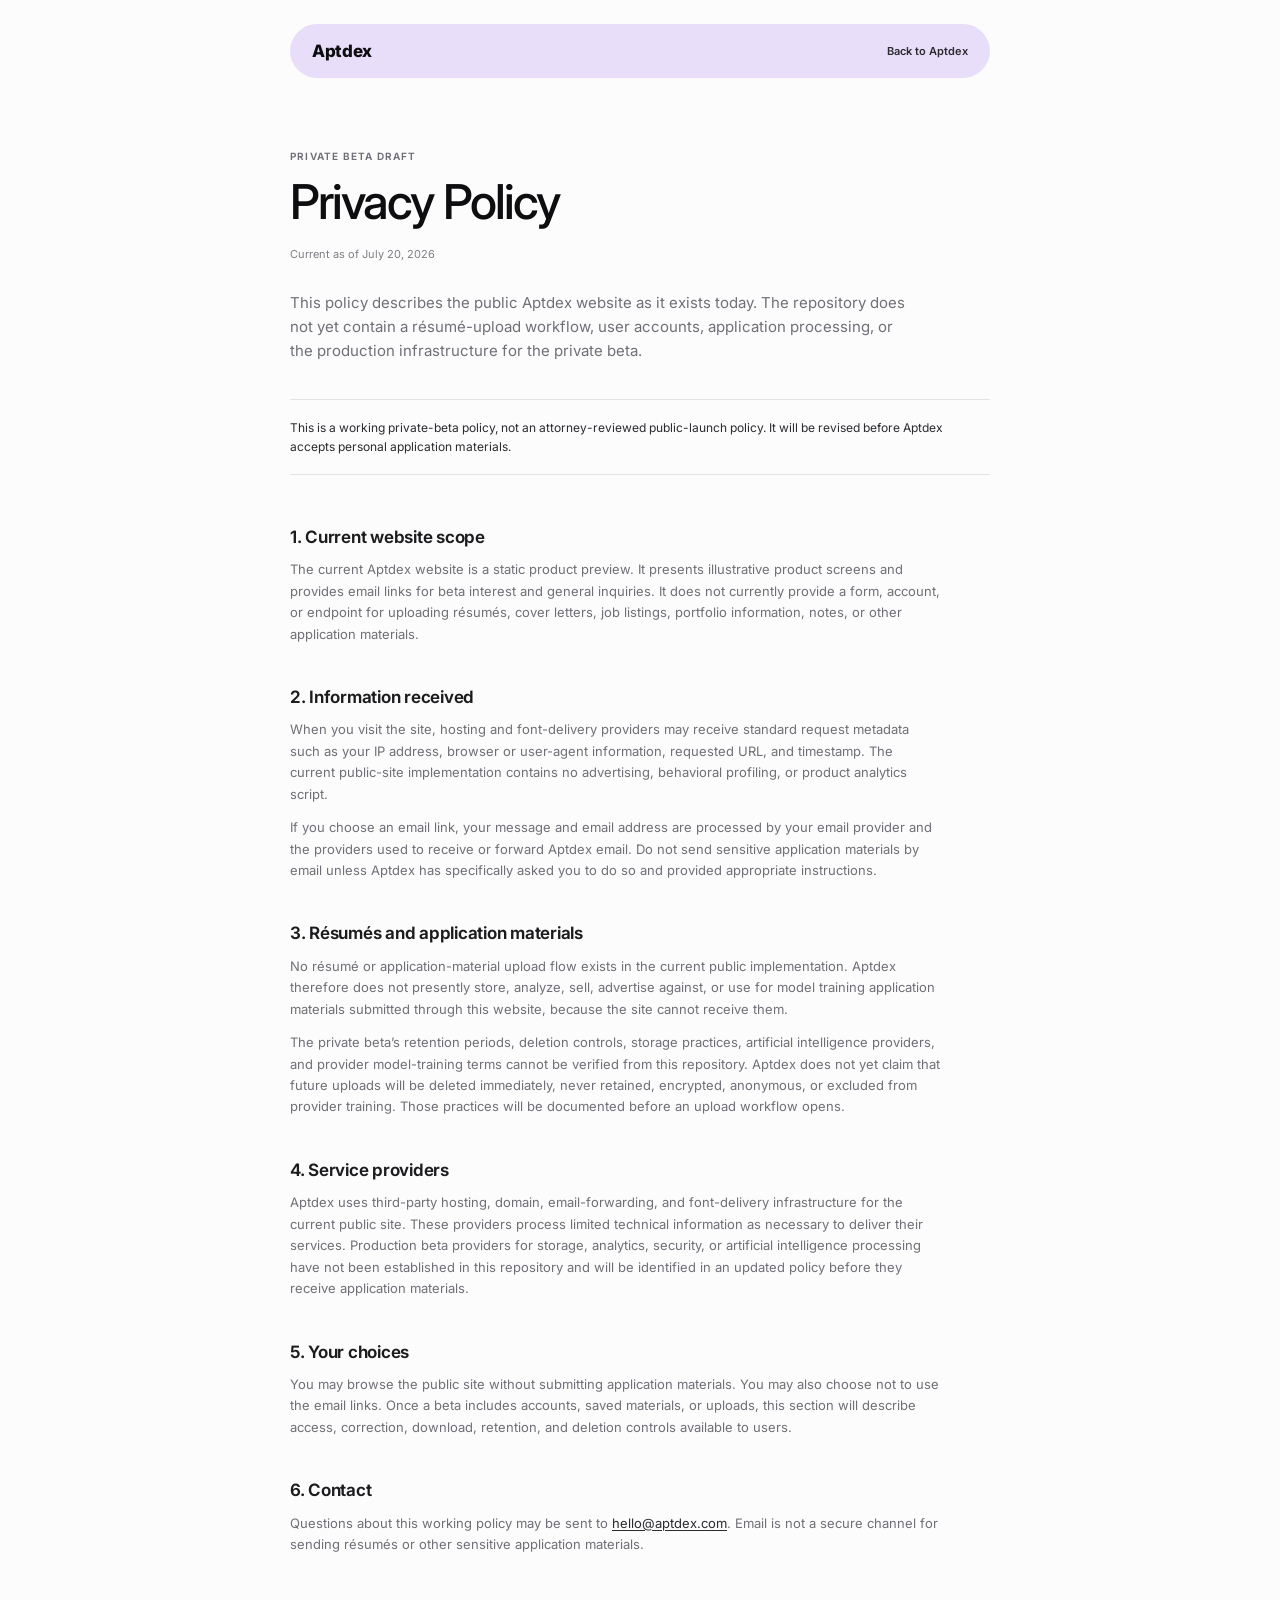
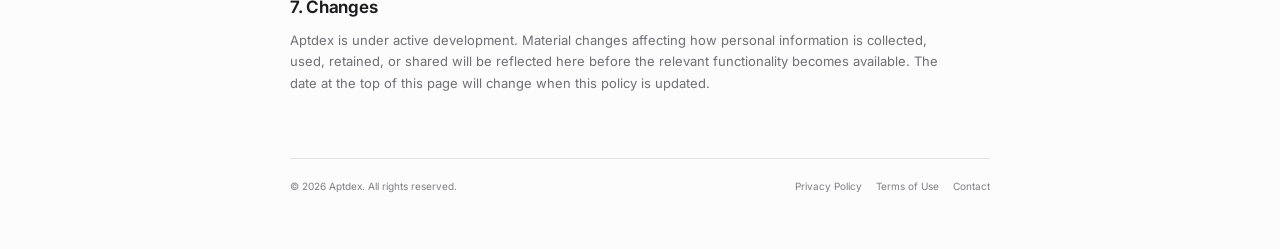
==== privacy.html @ 50ce9aee "Add accurate legal footer and policies Give Aptdex a complete disclosures system while keeping priva" ====
<!DOCTYPE html>
<html lang="en">
<head>
<meta charset="UTF-8">
<meta name="viewport" content="width=device-width, initial-scale=1.0">
<title>Privacy Policy — Aptdex</title>
<meta name="description" content="The current privacy policy for the Aptdex public website and forthcoming private beta.">
<link rel="icon" href="data:image/svg+xml,%3Csvg xmlns='http://www.w3.org/2000/svg' viewBox='0 0 32 32'%3E%3Crect width='32' height='32' rx='9' fill='%23E9DEFA'/%3E%3Cpath d='M16 7v5m0 8v5M7 16h5m8 0h5m-15.4-6.4 3.5 3.5m5.8 5.8 3.5 3.5m0-12.8-3.5 3.5m-5.8 5.8-3.5 3.5' stroke='%232B2144' stroke-width='2.2' stroke-linecap='round'/%3E%3C/svg%3E">
<link rel="preconnect" href="https://fonts.googleapis.com">
<link rel="preconnect" href="https://fonts.gstatic.com" crossorigin>
<link href="https://fonts.googleapis.com/css2?family=Inter:opsz,wght@14..32,100..900&amp;display=swap" rel="stylesheet">
<link rel="stylesheet" href="legal.css">
<script>
  (function () {
    var media = matchMedia('(prefers-color-scheme: dark)');
    function applyTheme() {
      document.documentElement.setAttribute('data-theme', media.matches ? 'dark' : 'light');
    }
    applyTheme();
    media.addEventListener('change', applyTheme);
  })();
</script>
</head>
<body>
  <!-- Replace with attorney-reviewed policy before public launch. -->
  <div class="legal-shell">
    <header class="legal-nav">
      <a class="legal-brand" href="index.html">Aptdex</a>
      <a class="legal-back" href="index.html">Back to Aptdex</a>
    </header>

    <main class="legal-main">
      <p class="legal-kicker">Private beta draft</p>
      <h1>Privacy Policy</h1>
      <p class="legal-meta">Current as of July 20, 2026</p>
      <p class="legal-lede">This policy describes the public Aptdex website as it exists today. The repository does not yet contain a résumé-upload workflow, user accounts, application processing, or the production infrastructure for the private beta.</p>
      <p class="legal-notice">This is a working private-beta policy, not an attorney-reviewed public-launch policy. It will be revised before Aptdex accepts personal application materials.</p>

      <div class="legal-content">
        <section class="legal-section">
          <h2>1. Current website scope</h2>
          <p>The current Aptdex website is a static product preview. It presents illustrative product screens and provides email links for beta interest and general inquiries. It does not currently provide a form, account, or endpoint for uploading résumés, cover letters, job listings, portfolio information, notes, or other application materials.</p>
        </section>

        <section class="legal-section">
          <h2>2. Information received</h2>
          <p>When you visit the site, hosting and font-delivery providers may receive standard request metadata such as your IP address, browser or user-agent information, requested URL, and timestamp. The current public-site implementation contains no advertising, behavioral profiling, or product analytics script.</p>
          <p>If you choose an email link, your message and email address are processed by your email provider and the providers used to receive or forward Aptdex email. Do not send sensitive application materials by email unless Aptdex has specifically asked you to do so and provided appropriate instructions.</p>
        </section>

        <section class="legal-section">
          <h2>3. Résumés and application materials</h2>
          <p>No résumé or application-material upload flow exists in the current public implementation. Aptdex therefore does not presently store, analyze, sell, advertise against, or use for model training application materials submitted through this website, because the site cannot receive them.</p>
          <p>The private beta’s retention periods, deletion controls, storage practices, artificial intelligence providers, and provider model-training terms cannot be verified from this repository. Aptdex does not yet claim that future uploads will be deleted immediately, never retained, encrypted, anonymous, or excluded from provider training. Those practices will be documented before an upload workflow opens.</p>
        </section>

        <section class="legal-section">
          <h2>4. Service providers</h2>
          <p>Aptdex uses third-party hosting, domain, email-forwarding, and font-delivery infrastructure for the current public site. These providers process limited technical information as necessary to deliver their services. Production beta providers for storage, analytics, security, or artificial intelligence processing have not been established in this repository and will be identified in an updated policy before they receive application materials.</p>
        </section>

        <section class="legal-section">
          <h2>5. Your choices</h2>
          <p>You may browse the public site without submitting application materials. You may also choose not to use the email links. Once a beta includes accounts, saved materials, or uploads, this section will describe access, correction, download, retention, and deletion controls available to users.</p>
        </section>

        <section class="legal-section" id="contact">
          <h2>6. Contact</h2>
          <p>Questions about this working policy may be sent to <a href="mailto:hello@aptdex.com?subject=Aptdex%20privacy">hello@aptdex.com</a>. Email is not a secure channel for sending résumés or other sensitive application materials.</p>
        </section>

        <section class="legal-section">
          <h2>7. Changes</h2>
          <p>Aptdex is under active development. Material changes affecting how personal information is collected, used, retained, or shared will be reflected here before the relevant functionality becomes available. The date at the top of this page will change when this policy is updated.</p>
        </section>
      </div>
    </main>

    <footer class="legal-footer">
      <span>© 2026 Aptdex. All rights reserved.</span>
      <nav class="legal-footer-links" aria-label="Legal">
        <a href="privacy.html" aria-current="page">Privacy Policy</a>
        <a href="terms.html">Terms of Use</a>
        <a href="mailto:hello@aptdex.com?subject=Aptdex%20inquiry">Contact</a>
      </nav>
    </footer>
  </div>
</body>
</html>
---- legal.css ----
:root {
  color-scheme: light;
  --bg: #FCFCFC;
  --surface: #F8F8F9;
  --rule: #E4E4E7;
  --ink: #0E0E10;
  --ink-hi: #1C1C1F;
  --ink-soft: #2B2B30;
  --ink-mut: #6F6F77;
  --ink-dim: #7E7E86;
  --navbar-bg: #E9DEFA;
}

:root[data-theme="dark"] {
  color-scheme: dark;
  --bg: #121212;
  --surface: #161616;
  --rule: #333333;
  --ink: #FDFDFD;
  --ink-hi: #F2F2F2;
  --ink-soft: #E9E9E9;
  --ink-mut: #A5A5AC;
  --ink-dim: #969696;
  --navbar-bg: #2B2144;
}

* {
  margin: 0;
  padding: 0;
  box-sizing: border-box;
}

html,
body {
  min-height: 100%;
  background: var(--bg);
  color: var(--ink);
  font-family: "Inter", ui-sans-serif, system-ui, -apple-system, sans-serif;
  font-synthesis: none;
  -webkit-font-smoothing: antialiased;
  -moz-osx-font-smoothing: grayscale;
  text-rendering: optimizeLegibility;
}

body {
  overflow-x: clip;
}

a {
  color: inherit;
  text-decoration: none;
}

a:focus-visible {
  outline: 2px solid var(--ink);
  outline-offset: 3px;
}

.legal-shell {
  width: min(700px, calc(100vw - 56px));
  margin: 0 auto;
  padding: 24px 0 40px;
}

.legal-nav {
  min-height: 54px;
  display: flex;
  align-items: center;
  justify-content: space-between;
  gap: 24px;
  padding: 0 22px;
  border-radius: 27px;
  background: var(--navbar-bg);
}

.legal-brand {
  min-height: 40px;
  display: inline-flex;
  align-items: center;
  font-size: 17px;
  font-weight: 800;
  letter-spacing: -0.02em;
}

.legal-back {
  min-height: 40px;
  display: inline-flex;
  align-items: center;
  color: var(--ink-soft);
  font-size: 11px;
  font-weight: 600;
}

.legal-main {
  padding: 72px 0 64px;
}

.legal-kicker {
  color: var(--ink-mut);
  font-size: 10px;
  font-weight: 650;
  letter-spacing: 0.12em;
  text-transform: uppercase;
}

.legal-main h1 {
  margin-top: 16px;
  max-width: 620px;
  color: var(--ink);
  font-size: clamp(38px, 7vw, 48px);
  font-weight: 520;
  line-height: 1;
  letter-spacing: -0.04em;
  text-wrap: balance;
}

.legal-meta {
  margin-top: 20px;
  color: var(--ink-dim);
  font-size: 11px;
  line-height: 1.5;
}

.legal-lede {
  margin-top: 28px;
  max-width: 620px;
  color: var(--ink-mut);
  font-size: 15px;
  line-height: 1.6;
  text-wrap: pretty;
}

.legal-notice {
  margin-top: 36px;
  padding: 18px 0;
  border-top: 1px solid var(--rule);
  border-bottom: 1px solid var(--rule);
  color: var(--ink-soft);
  font-size: 12px;
  line-height: 1.6;
}

.legal-content {
  margin-top: 52px;
  display: grid;
  gap: 42px;
}

.legal-section {
  max-width: 650px;
}

.legal-section h2 {
  color: var(--ink-hi);
  font-size: 17px;
  font-weight: 650;
  line-height: 1.2;
  letter-spacing: -0.015em;
}

.legal-section p,
.legal-section li {
  color: var(--ink-mut);
  font-size: 13px;
  line-height: 1.65;
}

.legal-section h2 + p,
.legal-section h2 + ul,
.legal-section p + p {
  margin-top: 12px;
}

.legal-section ul {
  padding-left: 18px;
}

.legal-section a {
  color: var(--ink-soft);
  text-decoration: underline;
  text-decoration-thickness: from-font;
  text-underline-offset: 0.16em;
  text-decoration-skip-ink: auto;
}

.legal-footer {
  padding-top: 20px;
  border-top: 1px solid var(--rule);
  display: flex;
  align-items: flex-start;
  justify-content: space-between;
  gap: 24px;
  color: var(--ink-dim);
  font-size: 10px;
  line-height: 1.5;
}

.legal-footer-links {
  display: flex;
  flex-wrap: wrap;
  justify-content: flex-end;
  gap: 4px 14px;
}

.legal-footer a {
  min-height: 30px;
  display: inline-flex;
  align-items: flex-start;
}

@media (max-width: 560px) {
  .legal-shell {
    width: calc(100vw - 40px);
    padding-top: 30px;
  }

  .legal-nav {
    min-height: 50px;
    padding: 0 16px;
  }

  .legal-main {
    padding: 56px 0;
  }

  .legal-main h1 {
    font-size: 36px;
  }

  .legal-content {
    margin-top: 44px;
    gap: 36px;
  }

  .legal-footer {
    flex-direction: column;
    gap: 12px;
  }

  .legal-footer-links {
    justify-content: flex-start;
  }
}

@media (prefers-reduced-motion: reduce) {
  * {
    scroll-behavior: auto !important;
    transition: none !important;
  }
}
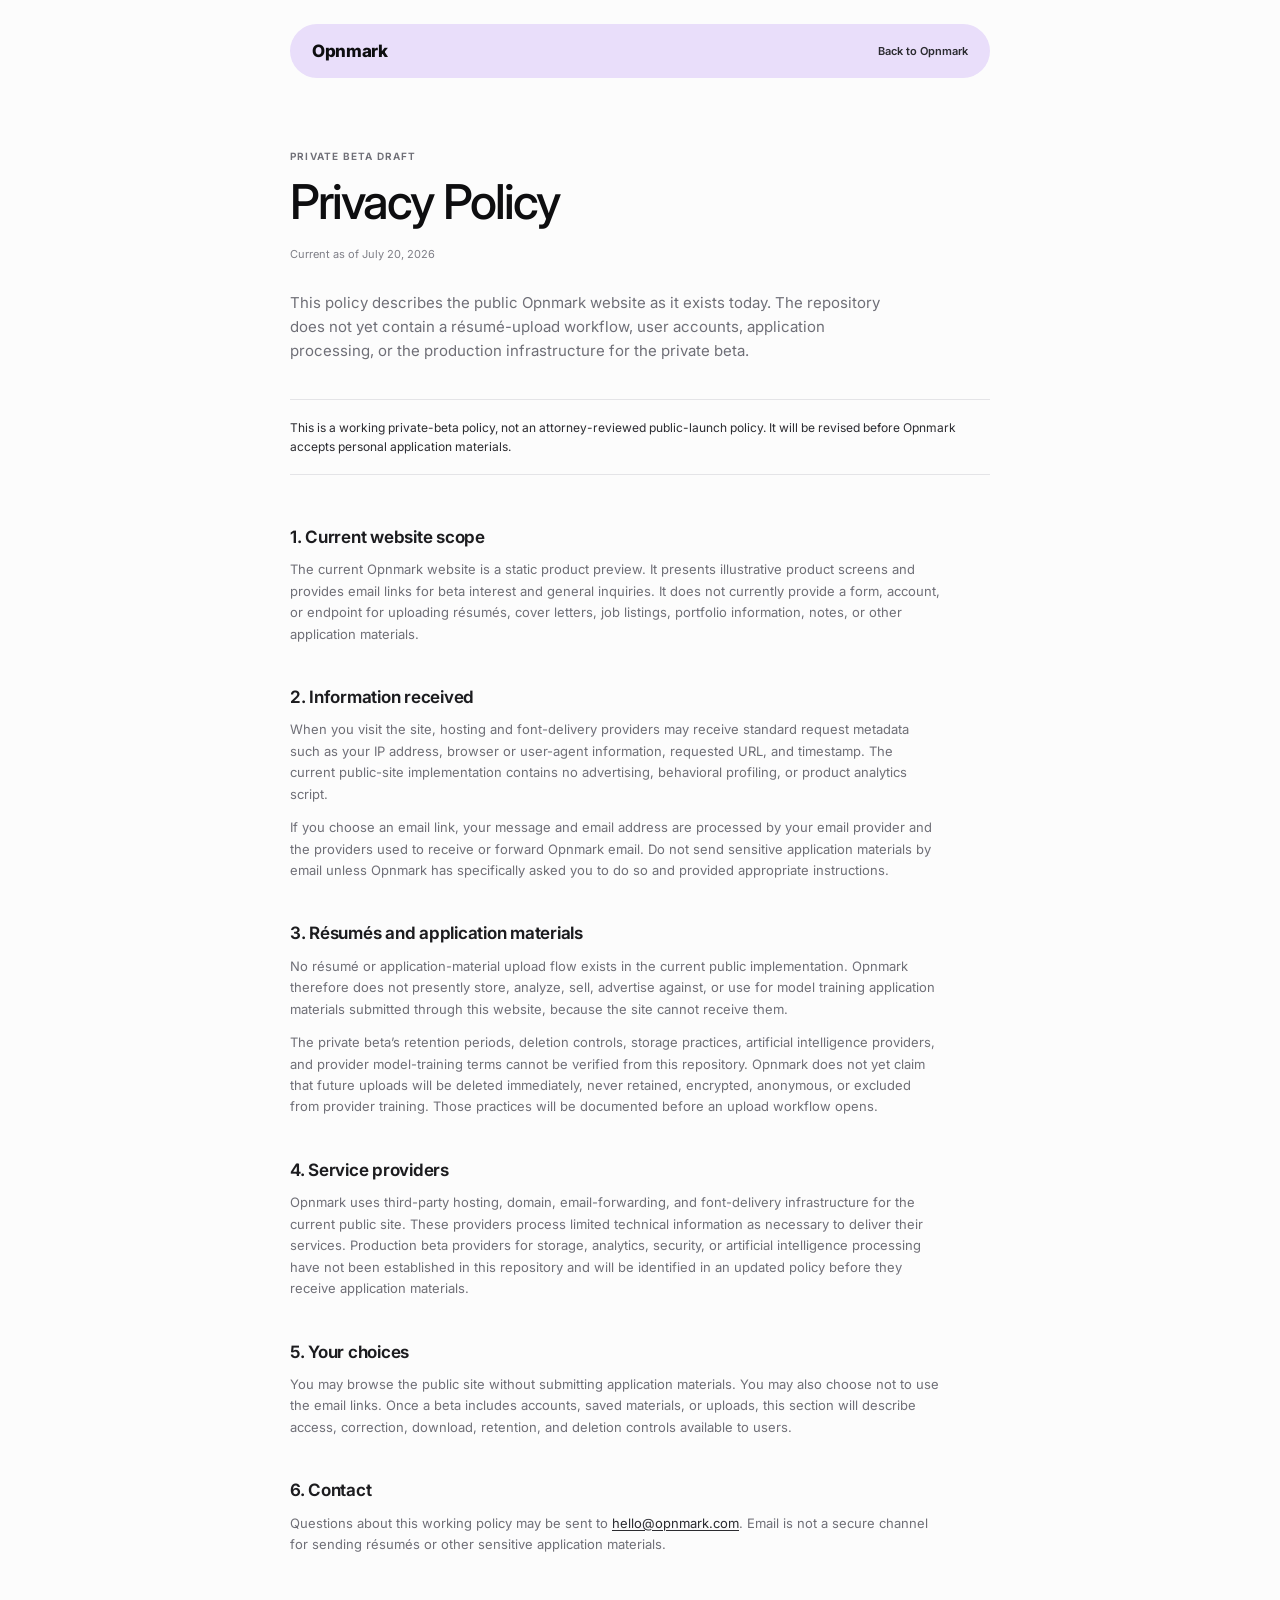
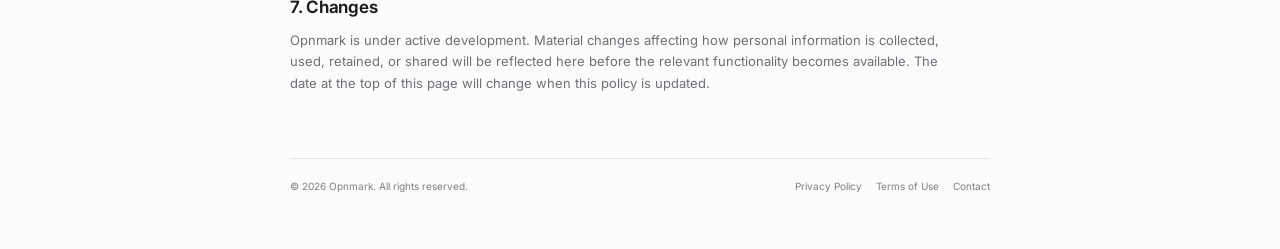
==== commit ee1944a3: "Rename Aptdex to Opnmark across site copy, metadata, and contact links. Co-Authored-By: Claude Opus " ====
--- a/privacy.html
+++ b/privacy.html
@@ -3,8 +3,8 @@
 <head>
 <meta charset="UTF-8">
 <meta name="viewport" content="width=device-width, initial-scale=1.0">
-<title>Privacy Policy — Aptdex</title>
-<meta name="description" content="The current privacy policy for the Aptdex public website and forthcoming private beta.">
+<title>Privacy Policy — Opnmark</title>
+<meta name="description" content="The current privacy policy for the Opnmark public website and forthcoming private beta.">
 <link rel="icon" href="data:image/svg+xml,%3Csvg xmlns='http://www.w3.org/2000/svg' viewBox='0 0 32 32'%3E%3Crect width='32' height='32' rx='9' fill='%23E9DEFA'/%3E%3Cpath d='M16 7v5m0 8v5M7 16h5m8 0h5m-15.4-6.4 3.5 3.5m5.8 5.8 3.5 3.5m0-12.8-3.5 3.5m-5.8 5.8-3.5 3.5' stroke='%232B2144' stroke-width='2.2' stroke-linecap='round'/%3E%3C/svg%3E">
 <link rel="preconnect" href="https://fonts.googleapis.com">
 <link rel="preconnect" href="https://fonts.gstatic.com" crossorigin>
@@ -25,38 +25,38 @@
   <!-- Replace with attorney-reviewed policy before public launch. -->
   <div class="legal-shell">
     <header class="legal-nav">
-      <a class="legal-brand" href="index.html">Aptdex</a>
-      <a class="legal-back" href="index.html">Back to Aptdex</a>
+      <a class="legal-brand" href="index.html">Opnmark</a>
+      <a class="legal-back" href="index.html">Back to Opnmark</a>
     </header>
 
     <main class="legal-main">
       <p class="legal-kicker">Private beta draft</p>
       <h1>Privacy Policy</h1>
       <p class="legal-meta">Current as of July 20, 2026</p>
-      <p class="legal-lede">This policy describes the public Aptdex website as it exists today. The repository does not yet contain a résumé-upload workflow, user accounts, application processing, or the production infrastructure for the private beta.</p>
-      <p class="legal-notice">This is a working private-beta policy, not an attorney-reviewed public-launch policy. It will be revised before Aptdex accepts personal application materials.</p>
+      <p class="legal-lede">This policy describes the public Opnmark website as it exists today. The repository does not yet contain a résumé-upload workflow, user accounts, application processing, or the production infrastructure for the private beta.</p>
+      <p class="legal-notice">This is a working private-beta policy, not an attorney-reviewed public-launch policy. It will be revised before Opnmark accepts personal application materials.</p>
 
       <div class="legal-content">
         <section class="legal-section">
           <h2>1. Current website scope</h2>
-          <p>The current Aptdex website is a static product preview. It presents illustrative product screens and provides email links for beta interest and general inquiries. It does not currently provide a form, account, or endpoint for uploading résumés, cover letters, job listings, portfolio information, notes, or other application materials.</p>
+          <p>The current Opnmark website is a static product preview. It presents illustrative product screens and provides email links for beta interest and general inquiries. It does not currently provide a form, account, or endpoint for uploading résumés, cover letters, job listings, portfolio information, notes, or other application materials.</p>
         </section>
 
         <section class="legal-section">
           <h2>2. Information received</h2>
           <p>When you visit the site, hosting and font-delivery providers may receive standard request metadata such as your IP address, browser or user-agent information, requested URL, and timestamp. The current public-site implementation contains no advertising, behavioral profiling, or product analytics script.</p>
-          <p>If you choose an email link, your message and email address are processed by your email provider and the providers used to receive or forward Aptdex email. Do not send sensitive application materials by email unless Aptdex has specifically asked you to do so and provided appropriate instructions.</p>
+          <p>If you choose an email link, your message and email address are processed by your email provider and the providers used to receive or forward Opnmark email. Do not send sensitive application materials by email unless Opnmark has specifically asked you to do so and provided appropriate instructions.</p>
         </section>
 
         <section class="legal-section">
           <h2>3. Résumés and application materials</h2>
-          <p>No résumé or application-material upload flow exists in the current public implementation. Aptdex therefore does not presently store, analyze, sell, advertise against, or use for model training application materials submitted through this website, because the site cannot receive them.</p>
-          <p>The private beta’s retention periods, deletion controls, storage practices, artificial intelligence providers, and provider model-training terms cannot be verified from this repository. Aptdex does not yet claim that future uploads will be deleted immediately, never retained, encrypted, anonymous, or excluded from provider training. Those practices will be documented before an upload workflow opens.</p>
+          <p>No résumé or application-material upload flow exists in the current public implementation. Opnmark therefore does not presently store, analyze, sell, advertise against, or use for model training application materials submitted through this website, because the site cannot receive them.</p>
+          <p>The private beta’s retention periods, deletion controls, storage practices, artificial intelligence providers, and provider model-training terms cannot be verified from this repository. Opnmark does not yet claim that future uploads will be deleted immediately, never retained, encrypted, anonymous, or excluded from provider training. Those practices will be documented before an upload workflow opens.</p>
         </section>
 
         <section class="legal-section">
           <h2>4. Service providers</h2>
-          <p>Aptdex uses third-party hosting, domain, email-forwarding, and font-delivery infrastructure for the current public site. These providers process limited technical information as necessary to deliver their services. Production beta providers for storage, analytics, security, or artificial intelligence processing have not been established in this repository and will be identified in an updated policy before they receive application materials.</p>
+          <p>Opnmark uses third-party hosting, domain, email-forwarding, and font-delivery infrastructure for the current public site. These providers process limited technical information as necessary to deliver their services. Production beta providers for storage, analytics, security, or artificial intelligence processing have not been established in this repository and will be identified in an updated policy before they receive application materials.</p>
         </section>
 
         <section class="legal-section">
@@ -66,22 +66,22 @@
 
         <section class="legal-section" id="contact">
           <h2>6. Contact</h2>
-          <p>Questions about this working policy may be sent to <a href="mailto:hello@aptdex.com?subject=Aptdex%20privacy">hello@aptdex.com</a>. Email is not a secure channel for sending résumés or other sensitive application materials.</p>
+          <p>Questions about this working policy may be sent to <a href="mailto:hello@opnmark.com?subject=Opnmark%20privacy">hello@opnmark.com</a>. Email is not a secure channel for sending résumés or other sensitive application materials.</p>
         </section>
 
         <section class="legal-section">
           <h2>7. Changes</h2>
-          <p>Aptdex is under active development. Material changes affecting how personal information is collected, used, retained, or shared will be reflected here before the relevant functionality becomes available. The date at the top of this page will change when this policy is updated.</p>
+          <p>Opnmark is under active development. Material changes affecting how personal information is collected, used, retained, or shared will be reflected here before the relevant functionality becomes available. The date at the top of this page will change when this policy is updated.</p>
         </section>
       </div>
     </main>
 
     <footer class="legal-footer">
-      <span>© 2026 Aptdex. All rights reserved.</span>
+      <span>© 2026 Opnmark. All rights reserved.</span>
       <nav class="legal-footer-links" aria-label="Legal">
         <a href="privacy.html" aria-current="page">Privacy Policy</a>
         <a href="terms.html">Terms of Use</a>
-        <a href="mailto:hello@aptdex.com?subject=Aptdex%20inquiry">Contact</a>
+        <a href="mailto:hello@opnmark.com?subject=Opnmark%20inquiry">Contact</a>
       </nav>
     </footer>
   </div>
